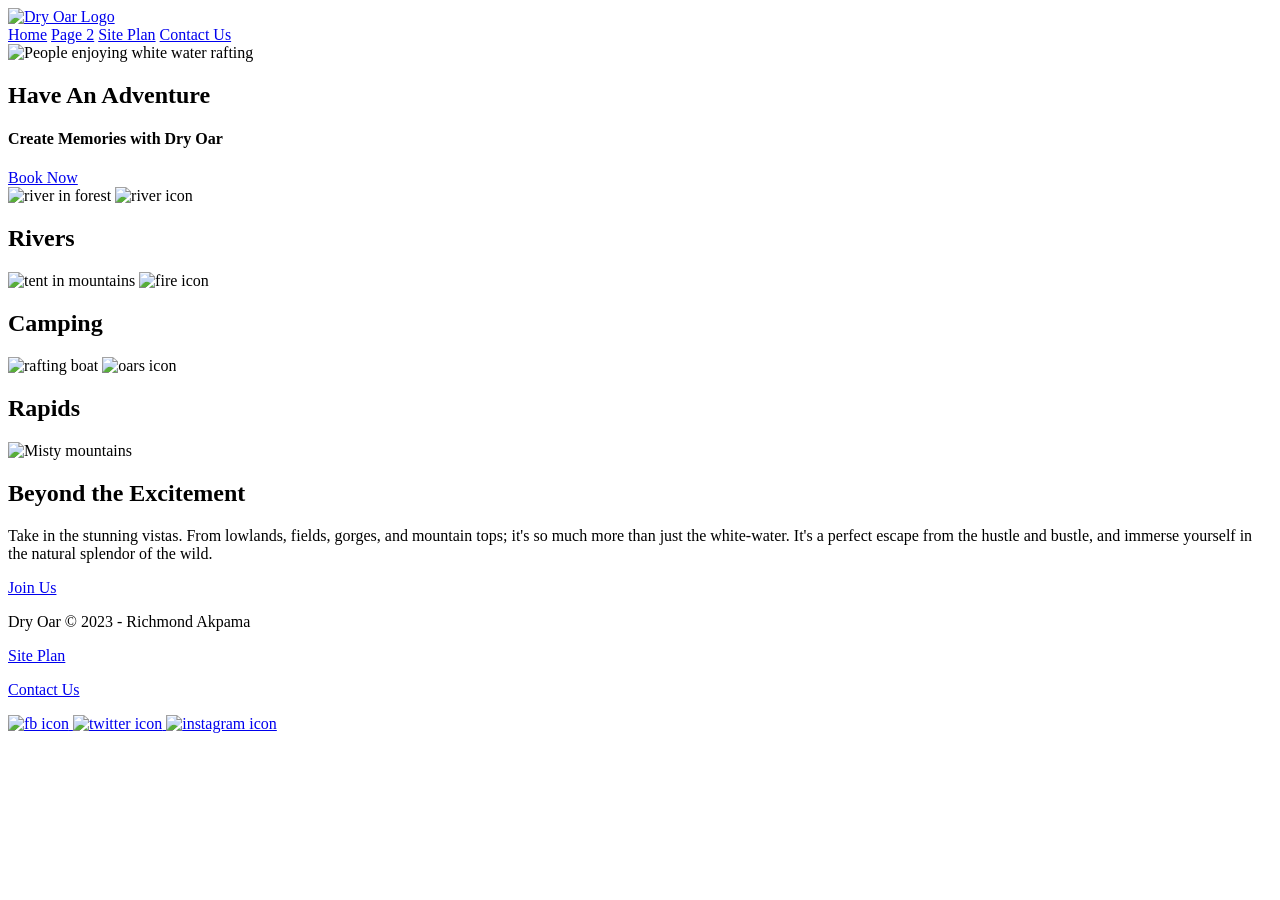
==== wwr/index.html @ b9db9d7c "wire frame.html" ====
<!DOCTYPE html>
<html lang="en">
<head>
    <meta charset="UTF-8">
    <meta http-equiv="X-UA-Compatible" content="IE=edge">
    <meta name="viewport" content="width=device-width, initial-scale=1.0">
    <title>Whitewater Rafting Vacations | Dry Oar Boating | Home</title>
</head>
<body>
    <header>
        <a id="logo_link" href="index.html">
            <img class="logo" src="images/logo.png" alt="Dry Oar Logo">
        </a>
        <nav>
            <a href="index.html">Home</a>
            <a href="#">Page 2</a>
            <a href="site-plan-rafting.html">Site Plan</a>
            <a href="contactus.html">Contact Us</a>
        </nav>  
    </header>
    <div id="hero">
        <div id="hero-box">
            <img id="hero-img" src="images/hero.png" alt="People enjoying white water rafting">
        </div>
        <section id="hero-msg">
            <h1 class="home-title">Have An Adventure</h1>
            <h4>Create Memories with Dry Oar </h4>
            <div class='button-box'>
                <a class='book' href="contactus.html">Book Now</a>
            </div>
        </section>
    </div>
    <main class="home-grid">
        <section class="rivers-card">
            <img class="card-img" src="images/rivers.jpg" alt="river in forest">
            <img class="icon" src="images/river_icon.png" alt="river icon">
            <h2>Rivers</h2>
        </section>
        <section class="camping-card">
            <img class="card-img" src="images/camping.jpg" alt="tent in mountains">
            <img class="icon" src="images/fire_icon.png" alt="fire icon">
            <h2>Camping</h2>
        </section>
        <section class="rapids-card">
            <img class="card-img" src="images/rapids.jpg" alt="rafting boat">
            <img class="icon" src="images/oars.png" alt="oars icon">
            <h2>Rapids</h2>
        </section>
        <img class="mountains" src="images/mountains.jpg" alt="Misty mountains">
        <section class="msg">
            <h2>Beyond the Excitement</h2>
            <p>Take in the stunning vistas. From lowlands, fields, gorges, and mountain tops; it's so much more than just the white-water. It's a perfect escape from the hustle and bustle, and immerse yourself in the natural splendor of the wild. </p>
            <a class='join' href="rivers.html">Join Us</a>
        </section>
    </main>
    <footer>
        <p>Dry Oar &copy; 2023 - Richmond Akpama</p>
        <p><a href="site-plan-rafting.html">Site Plan</a></p>
        <p><a href="contactus.html">Contact Us</a></p>
        <div class="social">
            <a href="https://facebook.com">
                <img src="images/facebook.png" alt="fb icon">
            </a>
            <a href="https://twitter.com">
                <img src="images/twitter.png" alt="twitter icon">
            </a>
            <a href="https://instagram.com">
                <img src="images/instagram.png" alt="instagram icon">
            </a>
        </div>
    </footer>

</body>
</html>
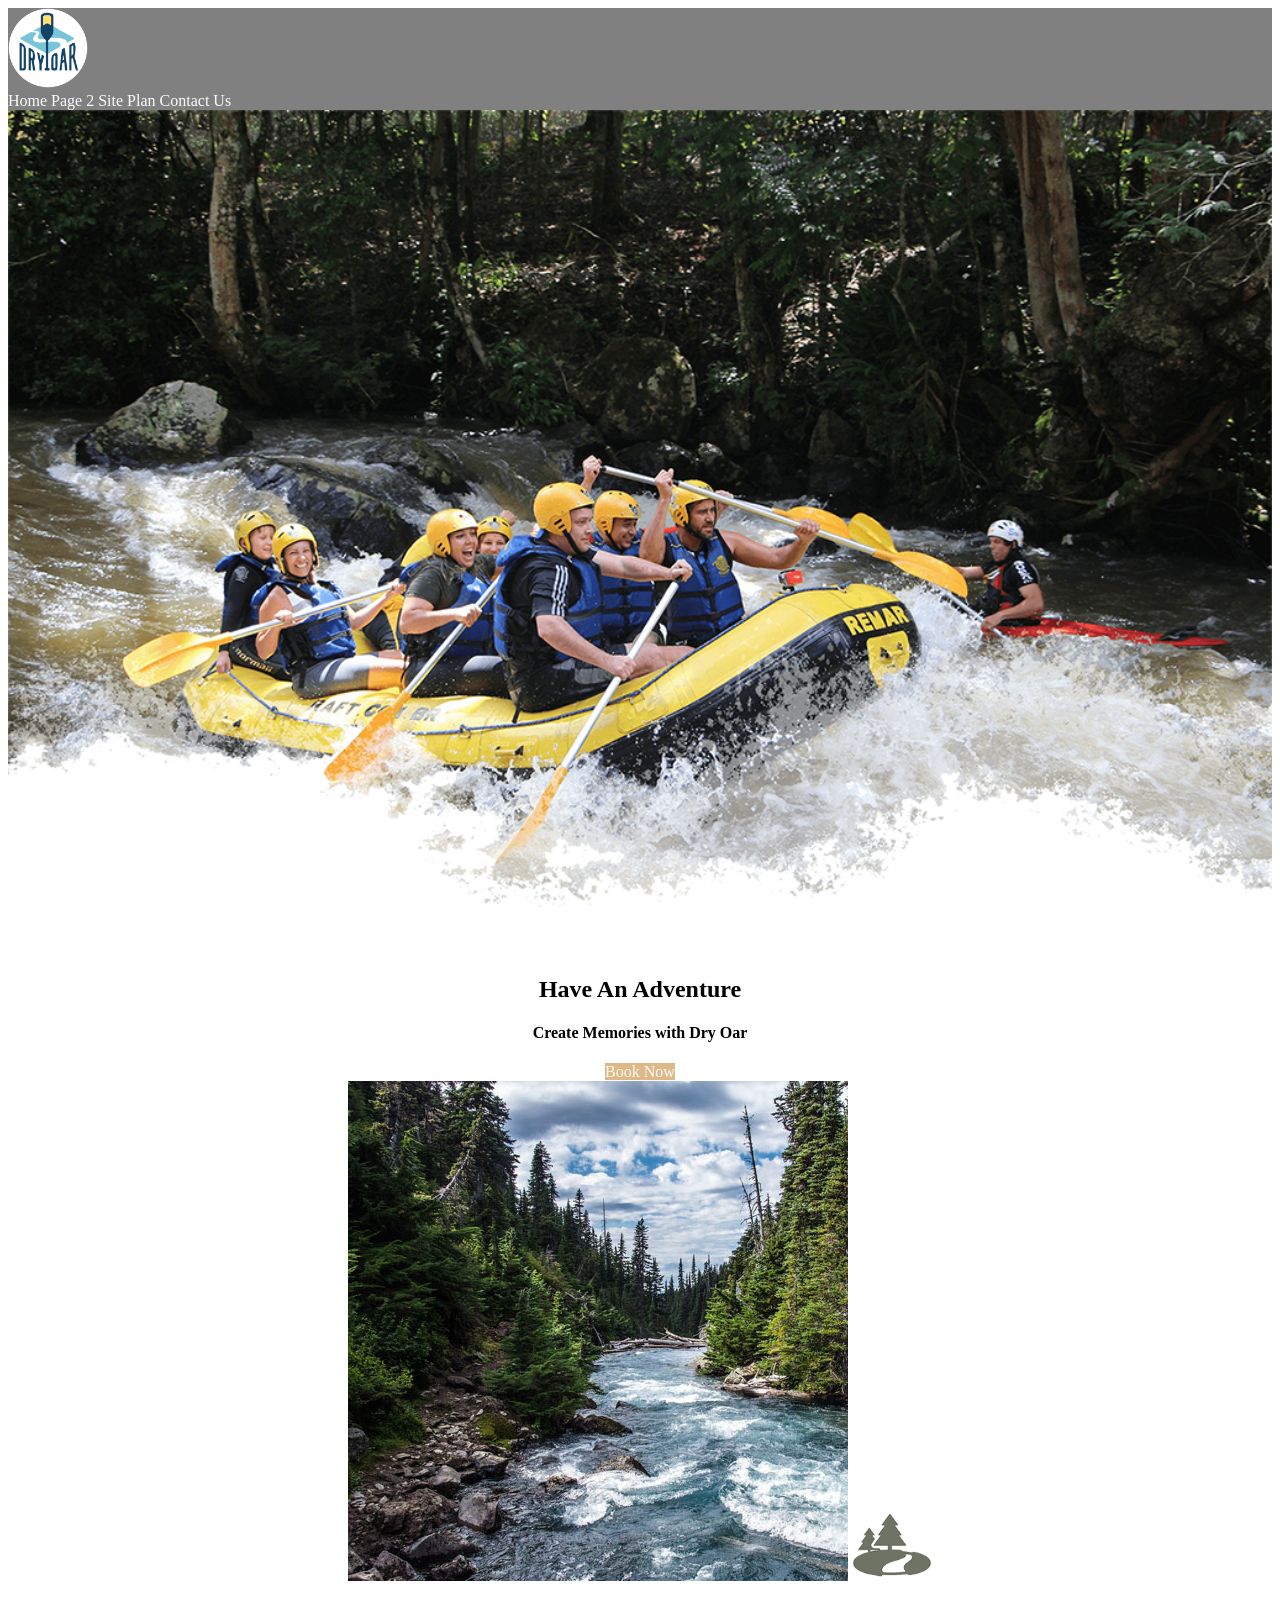
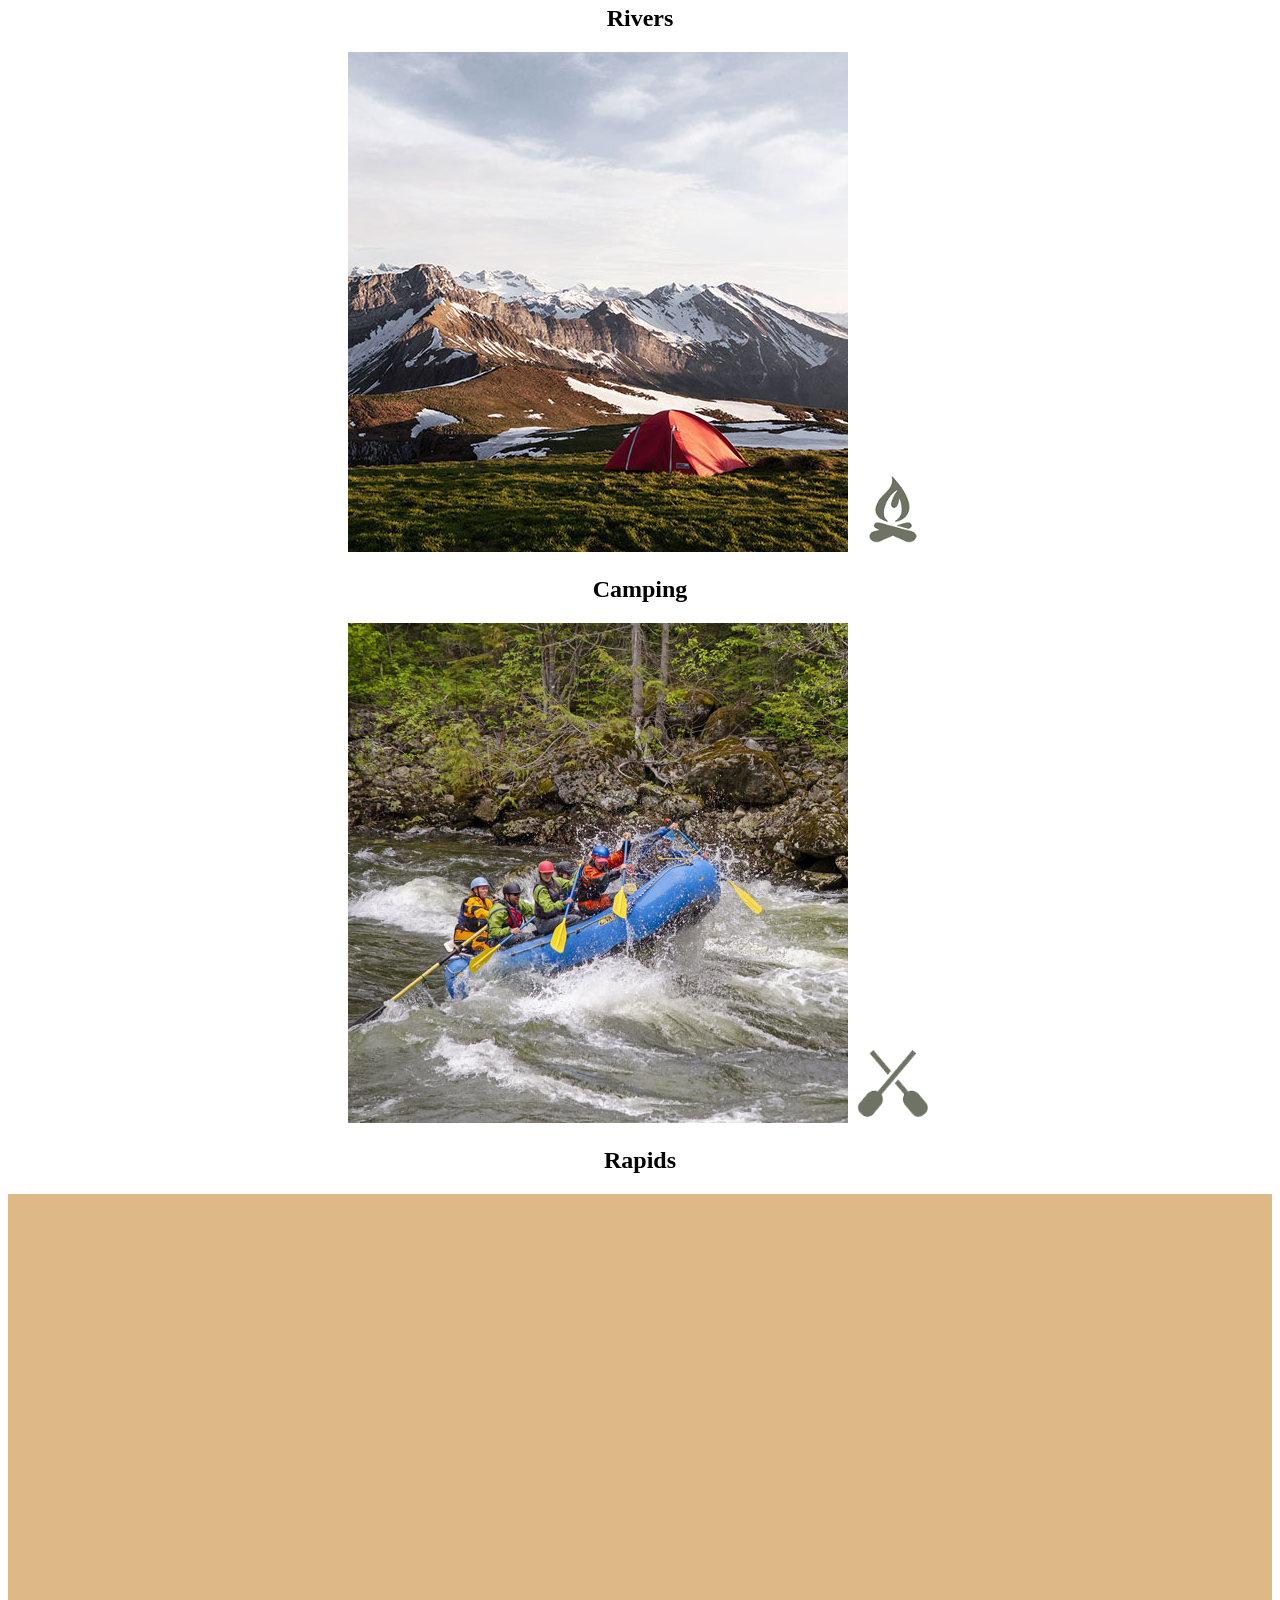
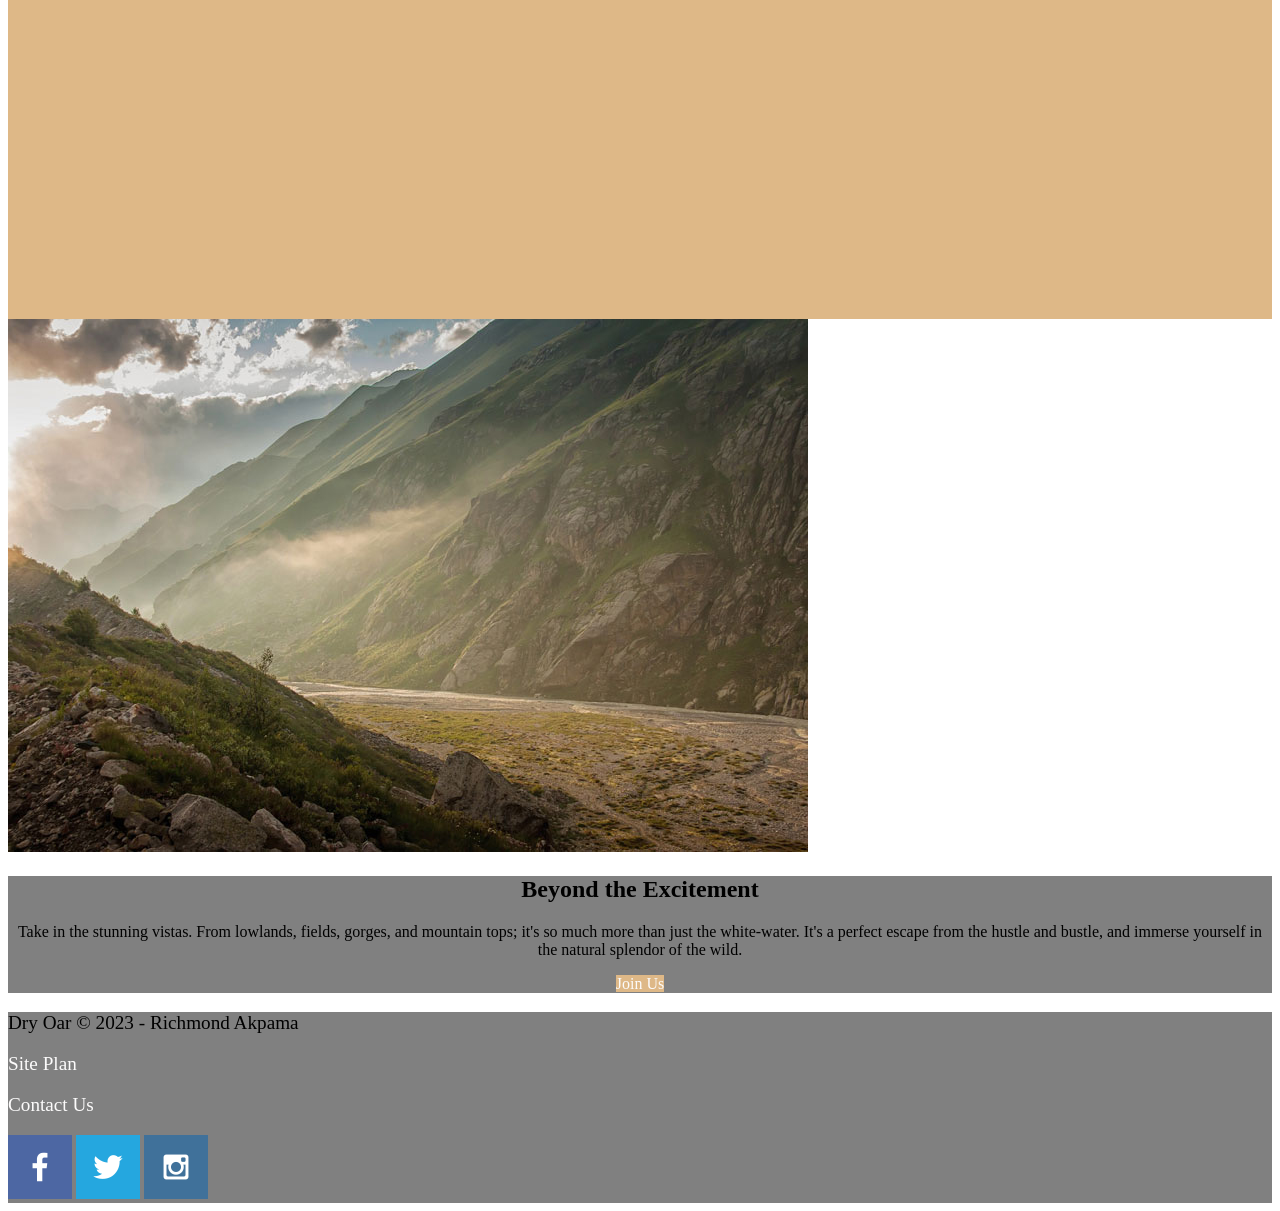
==== commit b100c9ce: "style.css" ====
--- a/wwr/index.html
+++ b/wwr/index.html
@@ -5,6 +5,7 @@
     <meta http-equiv="X-UA-Compatible" content="IE=edge">
     <meta name="viewport" content="width=device-width, initial-scale=1.0">
     <title>Whitewater Rafting Vacations | Dry Oar Boating | Home</title>
+    <link rel="stylesheet" href="styles/style.css">
 </head>
 <body>
     <header>
@@ -28,9 +29,11 @@
             <div class='button-box'>
                 <a class='book' href="contactus.html">Book Now</a>
             </div>
+            
         </section>
     </div>
     <main class="home-grid">
+       
         <section class="rivers-card">
             <img class="card-img" src="images/rivers.jpg" alt="river in forest">
             <img class="icon" src="images/river_icon.png" alt="river icon">
@@ -46,6 +49,7 @@
             <img class="icon" src="images/oars.png" alt="oars icon">
             <h2>Rapids</h2>
         </section>
+        <div id="background"></div> 
         <img class="mountains" src="images/mountains.jpg" alt="Misty mountains">
         <section class="msg">
             <h2>Beyond the Excitement</h2>
@@ -58,13 +62,13 @@
         <p><a href="site-plan-rafting.html">Site Plan</a></p>
         <p><a href="contactus.html">Contact Us</a></p>
         <div class="social">
-            <a href="https://facebook.com">
+            <a href="https://facebook.com" target="_blank">
                 <img src="images/facebook.png" alt="fb icon">
             </a>
-            <a href="https://twitter.com">
+            <a href="https://twitter.com" target="_blank">
                 <img src="images/twitter.png" alt="twitter icon">
             </a>
-            <a href="https://instagram.com">
+            <a href="https://instagram.com" target="_blank">
                 <img src="images/instagram.png" alt="instagram icon">
             </a>
         </div>
--- a/wwr/styles/style.css
+++ b/wwr/styles/style.css
@@ -0,0 +1,71 @@
+.container {
+    max-width: 1200px;
+    margin: 0 auto;
+    width: 100%;
+  }
+nav a {
+    text-align: center;
+    color: #fcfbfb;
+    text-decoration: none;
+  }
+#hero-msg h1, #hero-msg h4 {
+    text-align: center;
+  }
+.button-box {
+    text-align: center;
+  }
+main section {
+    text-align: center;
+  }
+#background {
+    height: 725px;
+} 
+body {
+    background-color:white ;
+}
+header {
+    background-color: grey ;
+}
+nav a:hover {
+    background-color:rgb(13, 12, 12);
+}
+.book, .join {
+    background-color: burlywood ;
+    color: #fcfbfb;
+    text-decoration: none;
+}
+.book:hover, .join:hover {
+    background-color: rgb(14, 14, 14);
+    color: #fcfbfb;
+    text-decoration: none;
+}
+#background {
+    background-color: burlywood;
+}
+.msg {
+    background-color: grey;
+}
+footer {
+    background-color: grey;
+}
+footer a {
+  background-color: grey;
+  color: #fcfbfb;
+  text-decoration: none;
+}  
+footer a:hover {
+    background-color: rgb(13, 13, 12);
+}  
+.logo {
+    width: 80px;
+}    
+.icon {
+    width: 80px;
+}  
+#hero-img {
+        width: 100%;
+}    
+footer p {
+    font-size: 1.2em;
+}    
+  
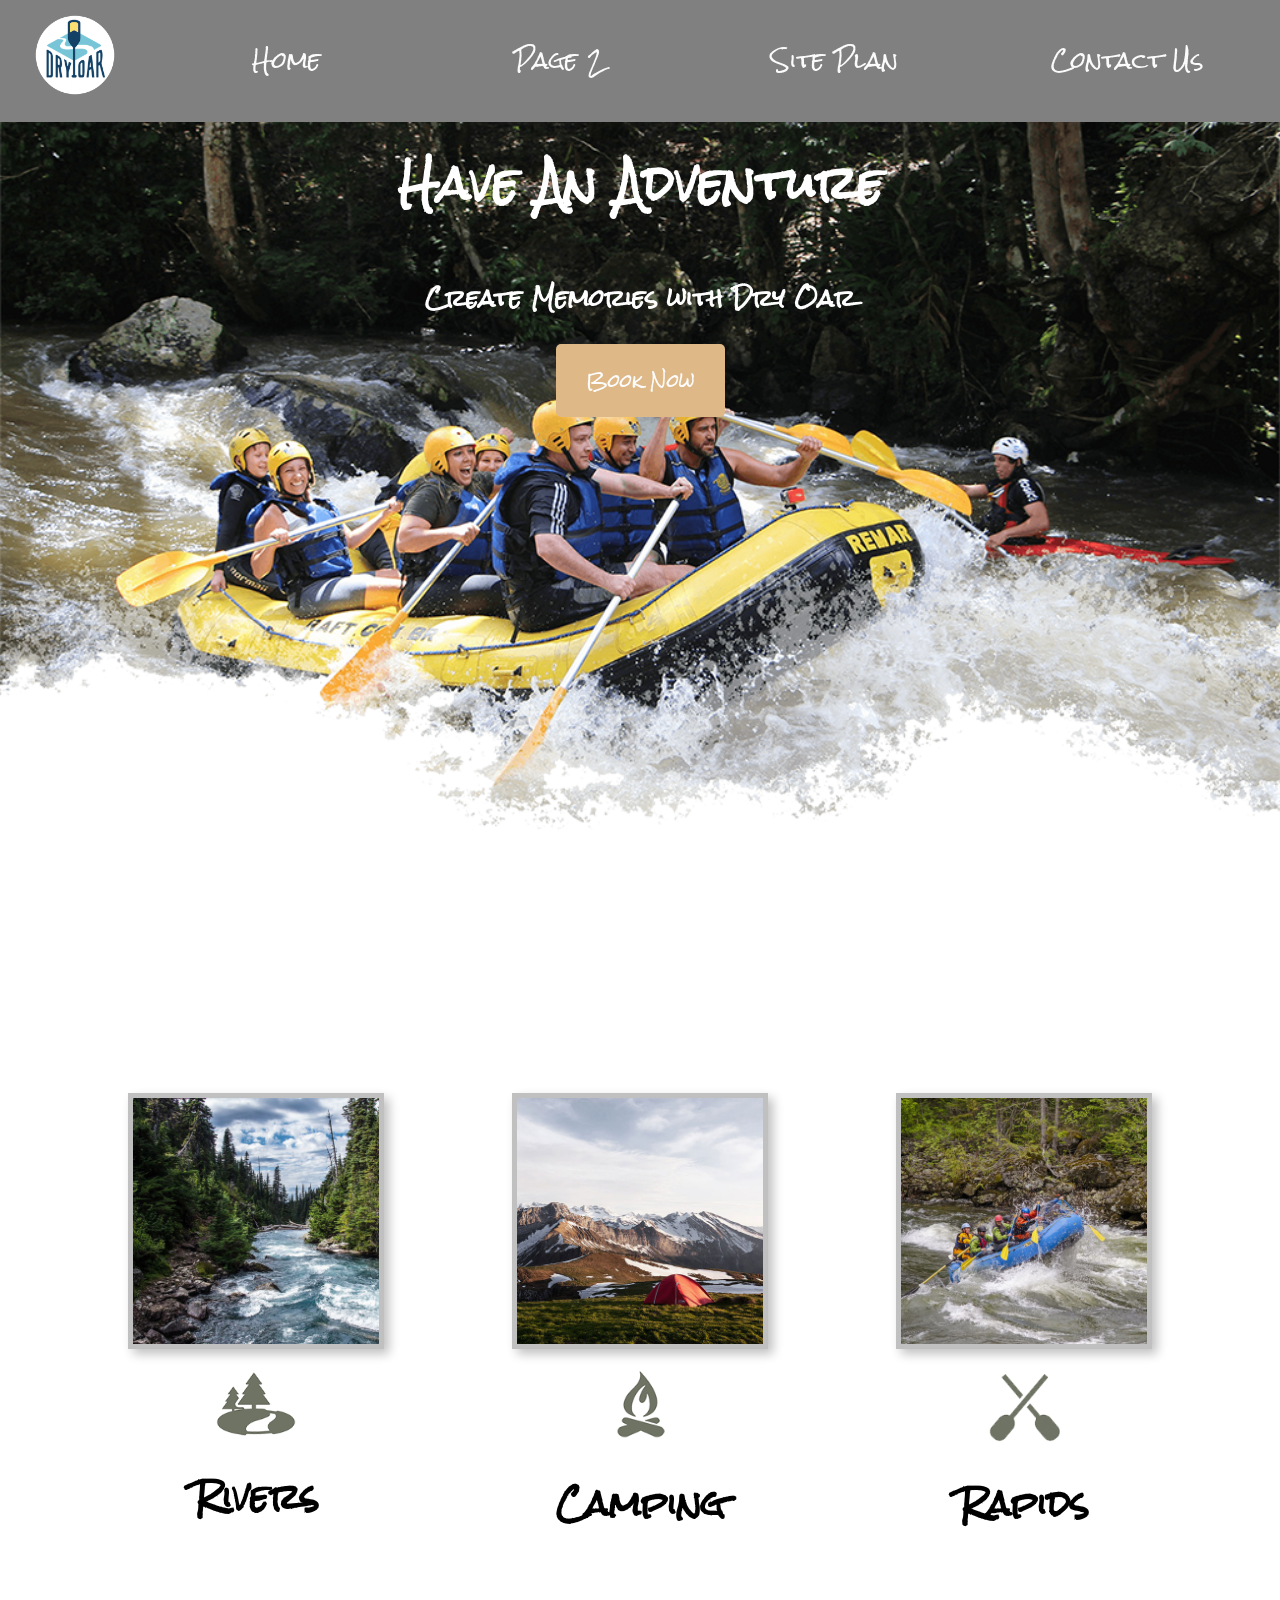
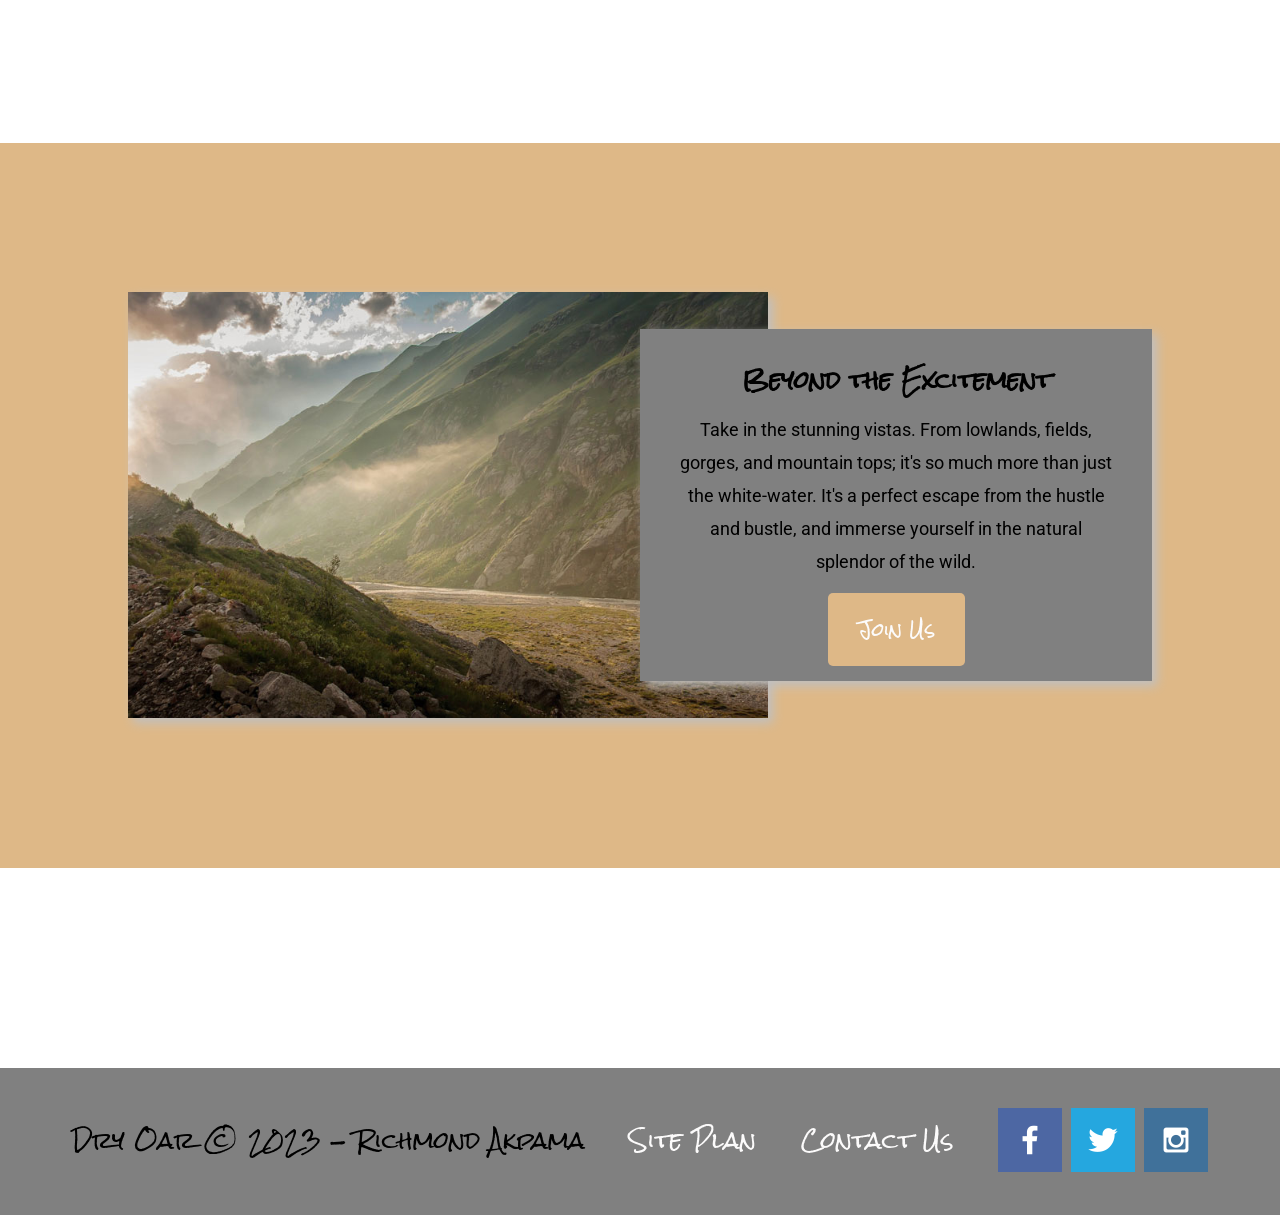
==== commit fd4ac5ba: "Final touches" ====
--- a/wwr/index.html
+++ b/wwr/index.html
@@ -27,7 +27,7 @@
             <h1 class="home-title">Have An Adventure</h1>
             <h4>Create Memories with Dry Oar </h4>
             <div class='button-box'>
-                <a class='book' href="contactus.html">Book Now</a>
+                <a class='book' href="rates.html">Book Now</a>
             </div>
             
         </section>
--- a/wwr/styles/style.css
+++ b/wwr/styles/style.css
@@ -1,3 +1,33 @@
+@import url('https://fonts.googleapis.com/css2?family=Rock+Salt&display=swap');
+@import url('https://fonts.googleapis.com/css2?family=Roboto&display=swap');
+
+div#content{
+    max-width: 1600px;
+    margin: 0 auto;
+}
+.home-title{
+    font-family:'Rock salt';
+    font-size: 2em;
+    margin-top: 10px;
+  }
+header {
+    display: grid;
+    grid-template-columns: 150px auto;
+}
+nav {
+    display: flex;
+    justify-content: space-around;
+}
+
+.msg h2 {
+    font-family: 'Rock Salt';
+    font-size: 22px;
+  }
+.msg p{
+    font-family:'Roboto' ;
+    font-size: .8em;
+    padding-bottom: 15px;
+}  
 .container {
     max-width: 1200px;
     margin: 0 auto;
@@ -5,23 +35,74 @@
   }
 nav a {
     text-align: center;
+    min-width: 120px;  
     color: #fcfbfb;
     text-decoration: none;
-  }
+    padding: 35px;
+  }
+.home-title{
+    color: white;
+    font-size: 2em;
+    margin-top: 10px;
+    
+   
+}
+
+.rivers-title{
+    font-size: calc((37px + .027219*((100vw - 375px)))*1);
+    line-height: 1.066667;
+    width: 100%
+}
+
 #hero-msg h1, #hero-msg h4 {
     text-align: center;
   }
+  
+#hero {
+    display: grid;
+    grid-template-columns: 1fr 3fr 1fr;
+    margin-top: -100px;
+}
+#hero-box {
+    grid-column: 1/4;
+    grid-row: 1/3;
+    z-index: -1;
+}
+#hero-msg h4 {
+    color: white;
+}
+#hero-msg {
+    grid-column: 2/3;
+    grid-row: 1/2;
+    margin-top: 100px;
+}
 .button-box {
     text-align: center;
   }
 main section {
     text-align: center;
-  }
+  }  
 #background {
     height: 725px;
+    width: 100%;
+    background-color: silver;
+    grid-column: 1/11;
+    grid-row: 4/9;
 } 
 body {
     background-color:white ;
+    font-family: 'Rock Salt', sans-serif;
+    font-size: 22px;
+    margin: 0;
+    padding: 0;
+}
+#logo_link {
+    padding-top: 5px;
+    justify-self: center;
+    align-self: center;
+}
+h2 {
+    margin: 0;
 }
 header {
     background-color: grey ;
@@ -33,6 +114,25 @@
     background-color: burlywood ;
     color: #fcfbfb;
     text-decoration: none;
+    font-size: 18px;
+    padding: 15px 30px;
+    margin-top: 50px;
+    border-radius: 5px;
+}
+.card-img {
+    border: 10px solid #503B31;
+}
+main section img {
+    box-sizing: border-box;
+}
+.card-img, .mountains {
+    width: 100%;
+}            
+.rivers-card, .camping-card, .rapids-card{
+    margin: 200px 0;
+}
+.mountains{
+    margin: 50px 0;
 }
 .book:hover, .join:hover {
     background-color: rgb(14, 14, 14);
@@ -44,9 +144,19 @@
 }
 .msg {
     background-color: grey;
+    line-height: 1.5em;
+    padding: 35px;
+    grid-column: 6/10;
+    grid-row: 6/7;
+    box-shadow: 5px 5px 10px silver
 }
 footer {
     background-color: grey;
+    padding: 25px 50px;
+    margin-top: 200px;
+    display: flex;
+    justify-content: space-around;
+    align-items: center;
 }
 footer a {
   background-color: grey;
@@ -58,14 +168,208 @@
 }  
 .logo {
     width: 80px;
-}    
+}
+#rivers-vid{
+        width: 100%;
+        height: 100%;
+        top: 0;
+        bottom: 0;
+        position:absolute;
+        overflow:hidden;
+    }
+    
+    
+    
+#hero-img{
+        width:100%;
+    }
+    
+#river-img{
+        width:100%;
+        height: 100%;
+        object-fit: cover;
+        object-position: center center;
+    }
+    
+#hero-msg{
+        grid-column: 2 /3;
+        grid-row: 1/2;
+        margin-top: 100px;
+    }
+    
+#river-msg{
+        grid-column: 2/3;
+        grid-row: 1/2;
+        margin-top: 100px;
+        opacity: .8;
+    
+    }
+#river-msg h1{
+        text-align: center;
+        color: white
+        
+    
+    }
+    
+#hero-msg h1, #hero-msg h4{
+        text-align: center;
+    }
+    
+#hero{
+        display: grid;
+        grid-template-columns: 1fr 3fr 1fr;
+        margin-top: -100px;
+    }
+    
+#river{
+        display: grid;
+        margin-top: 0px;
+    }
+    
+#hero-box{
+        grid-column: 1/4;
+        grid-row: 1/3;
+        z-index: -1;
+    }
+    
+#river-box{
+        grid-column: 1/4;
+        grid-row: 1/3;
+        z-index: -1
+    }
+    
+.home-grid{
+        display: grid;
+        grid-template-columns: repeat(10, 1fr);
+    }  
+.rivers-msg h2 {
+        display: block;
+        font-size: 2em;
+        margin-block-start: 0.67em;
+        margin-block-end: 0.67em;
+        margin-inline-start: 0px;
+        margin-inline-end: 0px;
+        font-weight: bold;
+        padding-top: 20px
+    }
+    
+.rivers-msg p{
+        margin: 0;
+        padding: 0;
+        border: 0;
+        outline: 0;
+        font-weight: inherit;
+        font-style: inherit;
+        font-family: inherit;
+        font-size: 100%;
+        vertical-align: baseline;
+        line-height: 1.5;
+    } 
+.footer h3{
+        color:white;    
+}   
+footer h3 a:hover{
+    text-decoration: underline;
+}
+
+#logo-link {
+    padding-top: 5px;
+    justify-self: center;
+    align-self: center;
+}
 .icon {
     width: 80px;
 }  
 #hero-img {
         width: 100%;
 }    
-footer p {
+.footer p {
     font-size: 1.2em;
 }    
-  +footer .social img{
+    padding-top: 15px;
+}  
+.contact{
+    margin-top: 200px;
+    float:left;
+}
+.camping-card{
+    grid-column: 5/7;
+    grid-row: 2/3;
+}
+
+.rapids-card{
+    grid-column: 8/10;
+    grid-row: 2/3
+}
+
+
+
+.rivers-card{
+    margin-bottom:200px;
+    grid-column: 2/4;
+    grid-row: 2/3;
+}
+
+.card-img{
+    border: 5px solid silver;
+    width: 100%;
+    transition: transform .5s;
+    box-shadow: 5px 5px 10px silver;
+}
+
+.rivers-type{
+    transition: transform .5s;
+    box-shadow: 5px 5px 10px silver;
+    margin: 5px;
+    justify-content: space-around;
+    align-items: center;
+    
+}
+.mountains{
+    width:100%;
+    grid-column: 2/7;
+    grid-row: 5/8;
+    box-shadow: 5px 5px 10px silver
+}
+@media screen and (max-width: 900px) {
+    #hero, .home-grid {
+        display: block;
+        height: auto;
+    }
+    nav, footer {
+        flex-direction: column;
+    }
+    nav a {
+        display: block;
+        padding: 15px;
+    }
+    #hero {
+        margin-top: 0;
+    }
+    #hero-msg {
+        margin-top: 0;
+    }
+    #hero-msg h4 {
+        display: none;
+    }
+    .home-title {
+        font-size: 25px;
+        color: silver;
+    }
+    .rivers-card, .camping-card, .rapids-card { 
+        margin: 50px auto;
+        width: 60%;
+    }
+    #background {
+        display: none;
+    }
+    .mountains, .msg {
+        width: 80%;
+        display: block;
+        margin: 0 auto;
+    }
+    footer {
+        margin-top: 25px;
+    }
+}
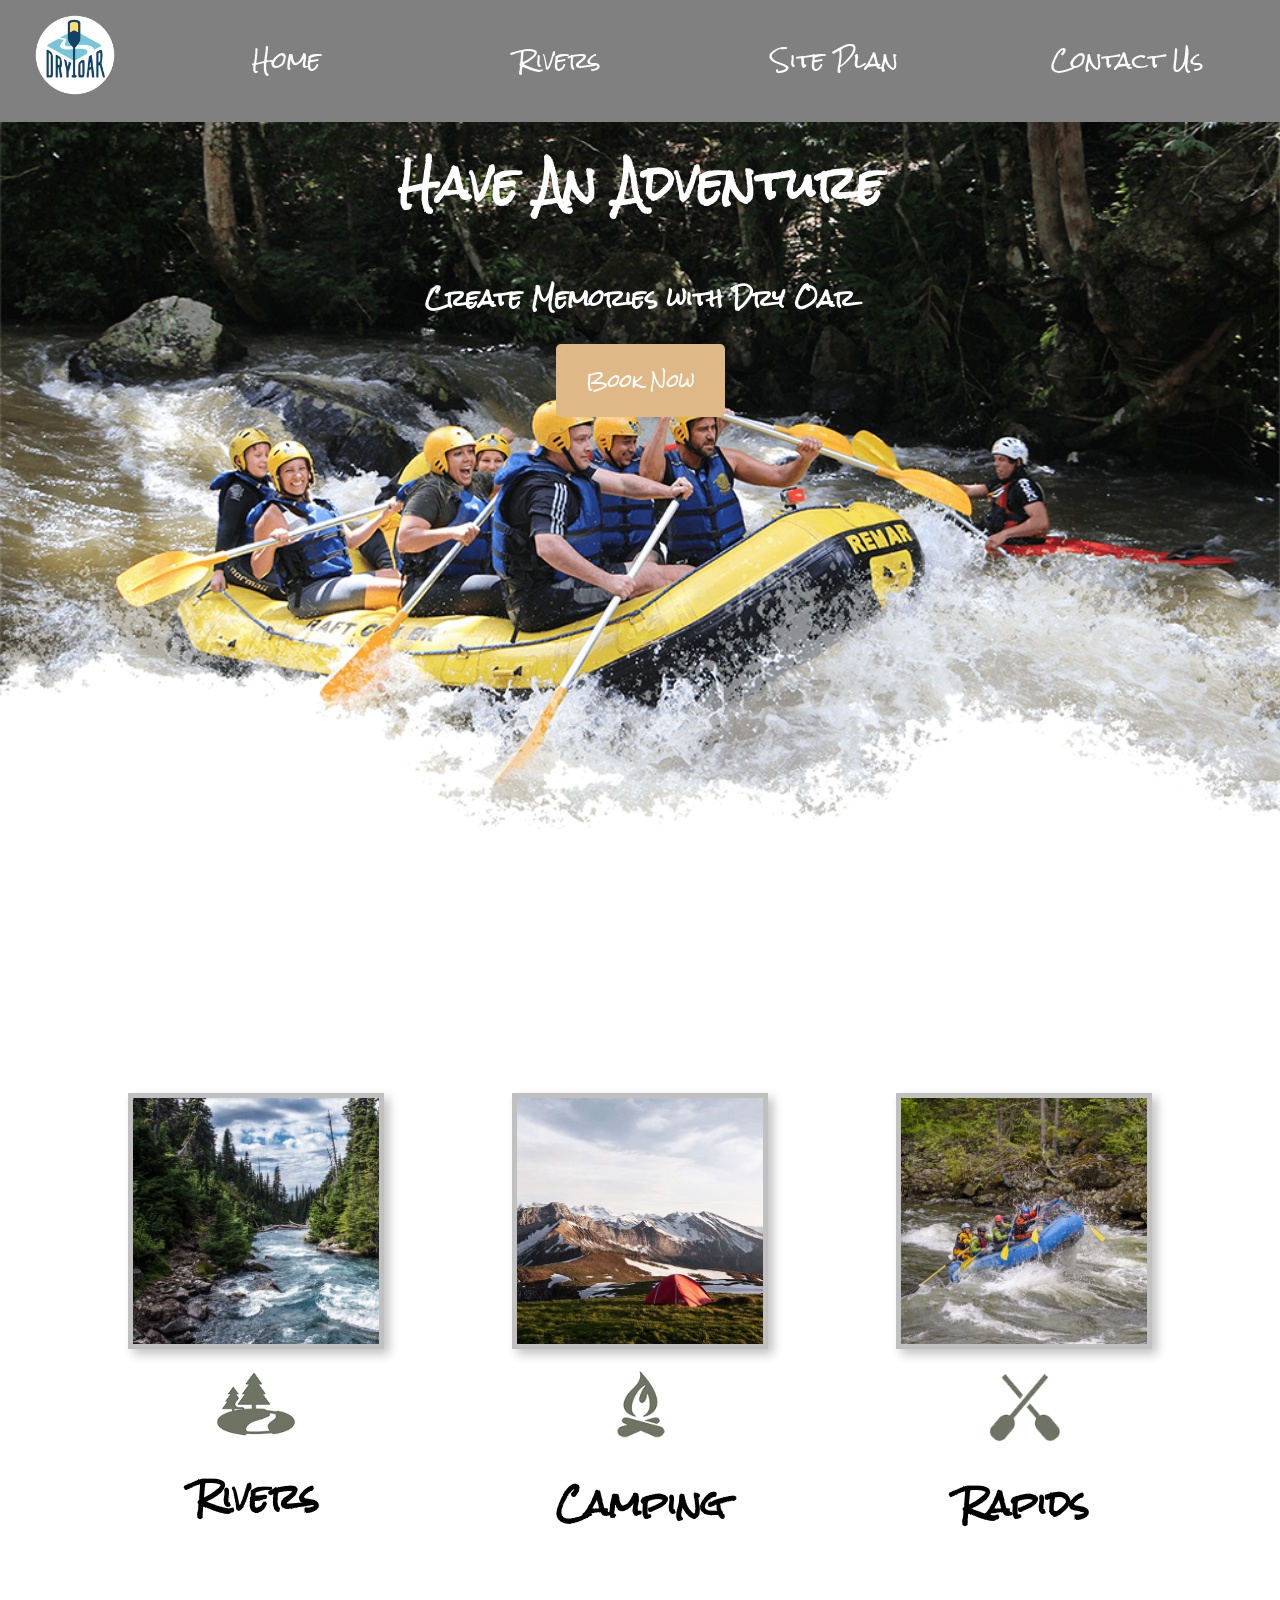
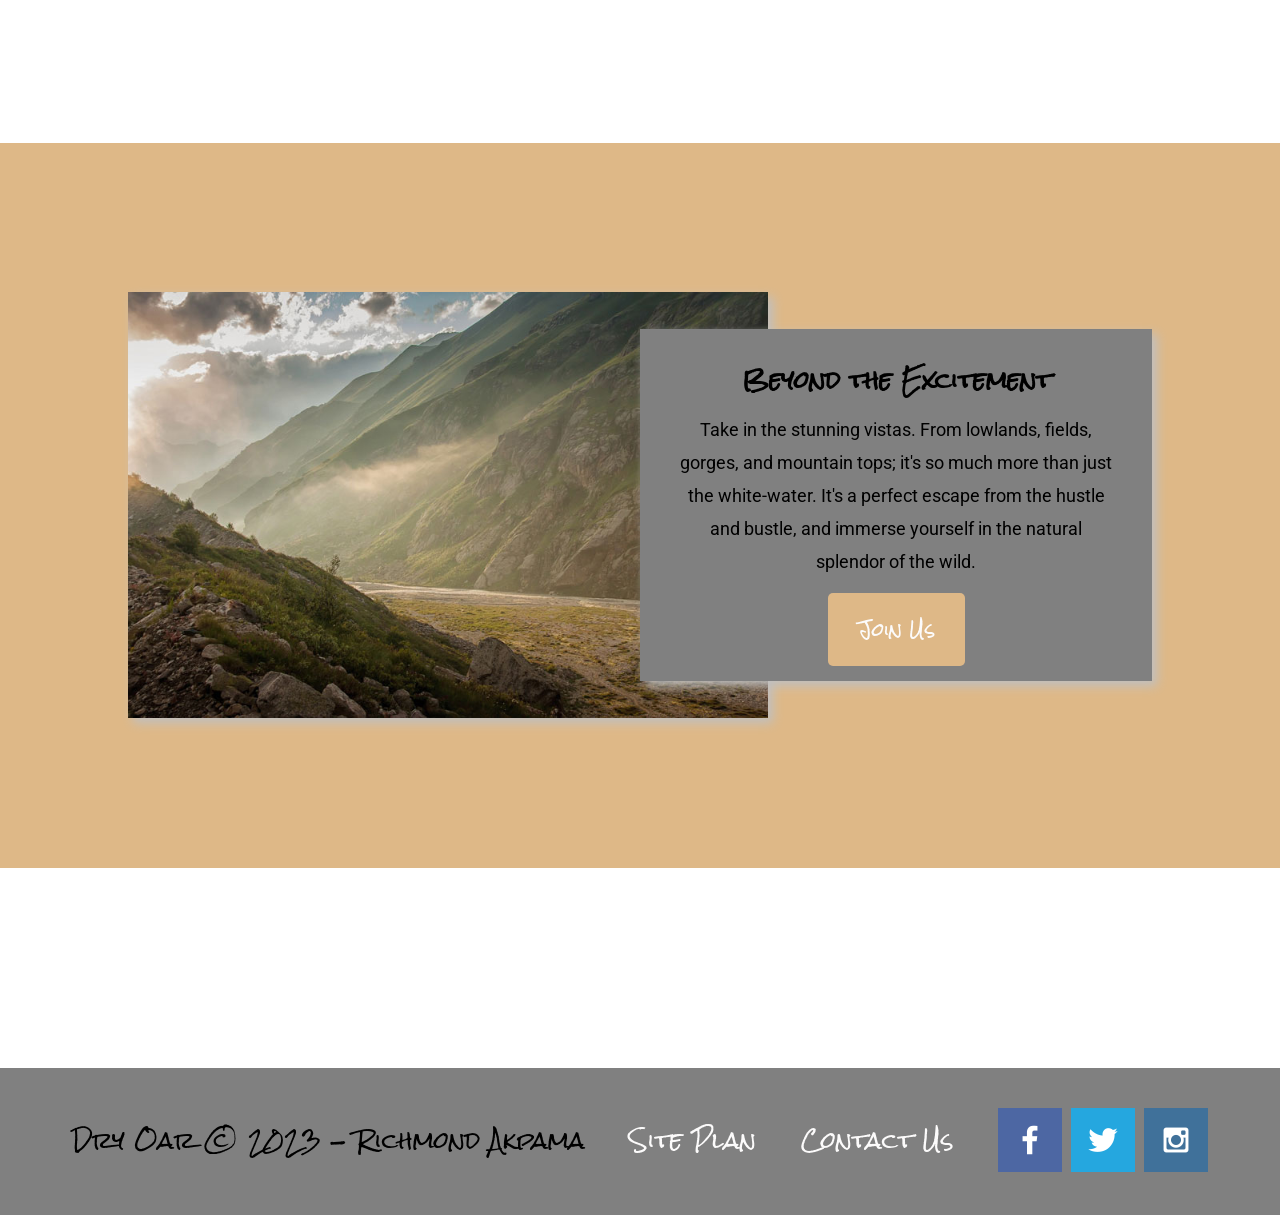
==== commit 6cb5c04c: "rivers.html" ====
--- a/wwr/index.html
+++ b/wwr/index.html
@@ -14,7 +14,7 @@
         </a>
         <nav>
             <a href="index.html">Home</a>
-            <a href="#">Page 2</a>
+            <a href="#">Rivers</a>
             <a href="site-plan-rafting.html">Site Plan</a>
             <a href="contactus.html">Contact Us</a>
         </nav>  
